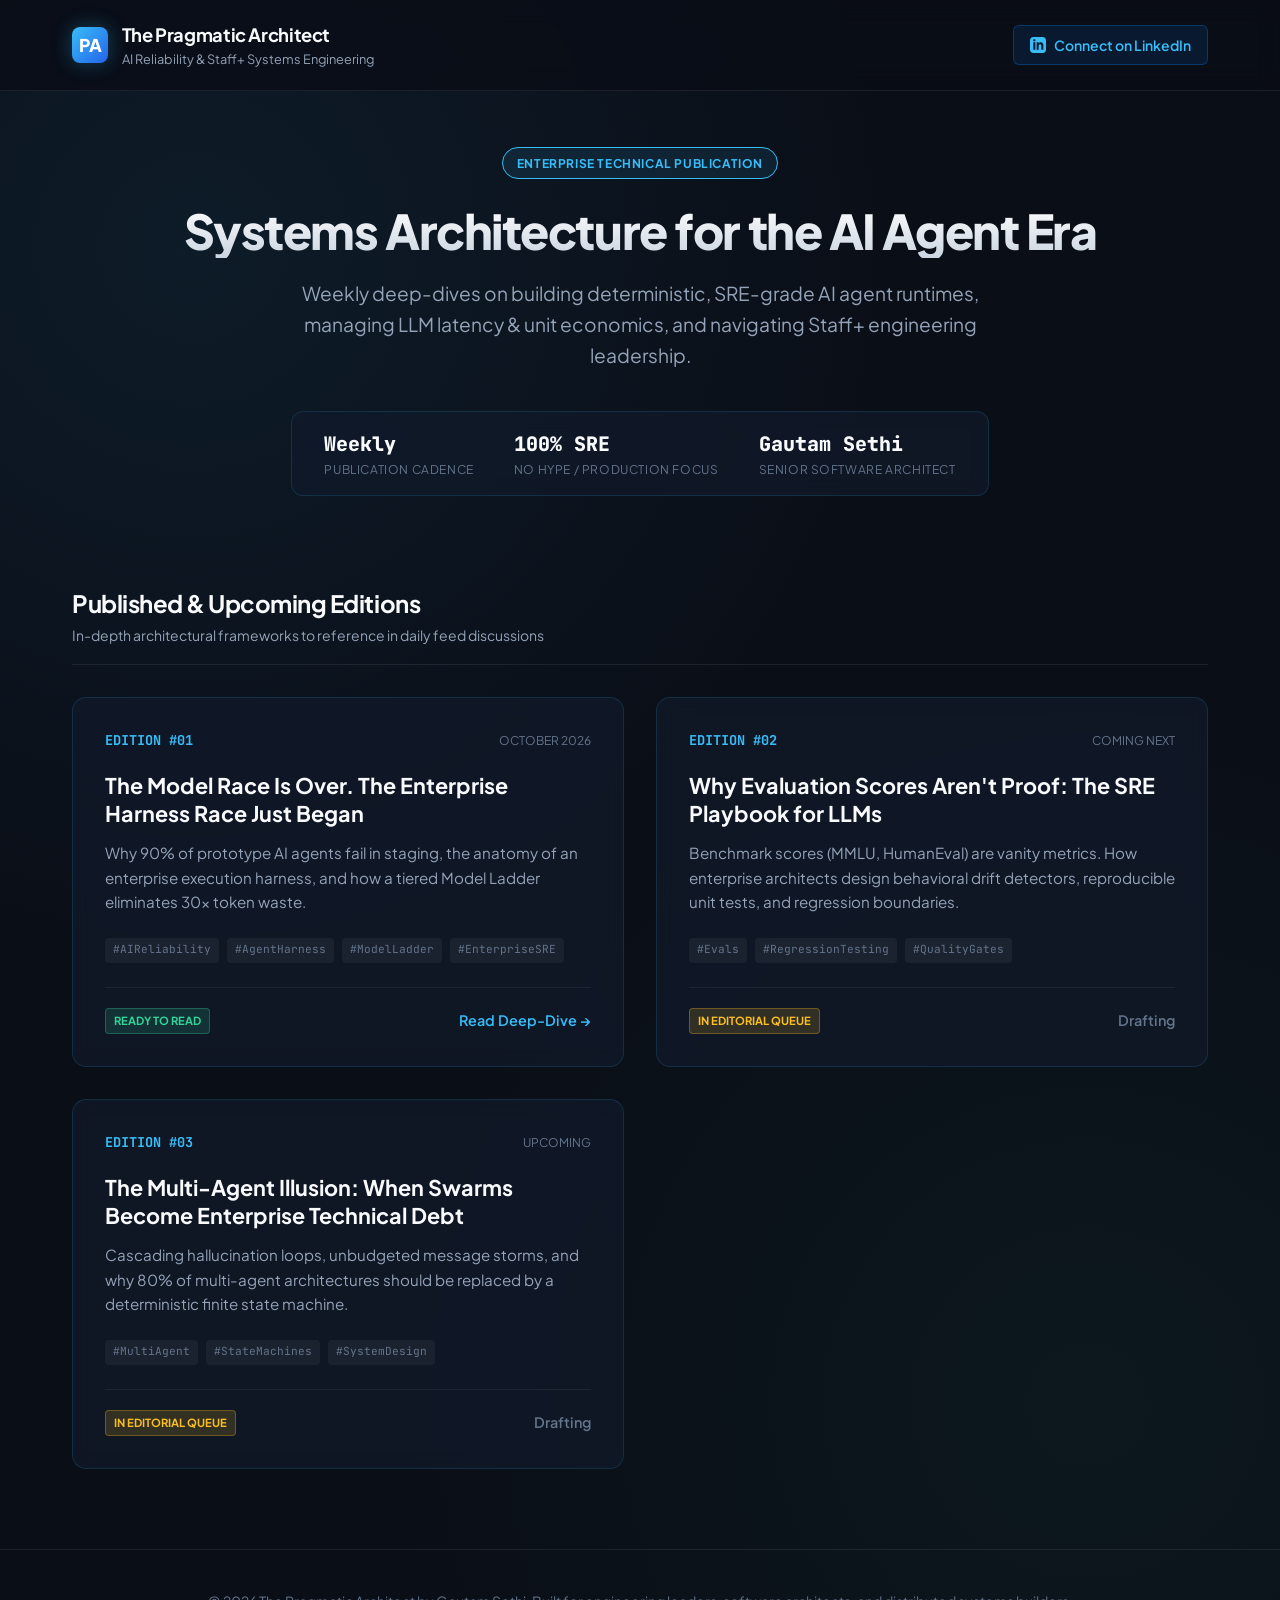
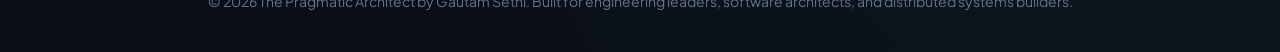
==== my_account/newsletter/index.html @ 5d5b525d "feat: add The Pragmatic Architect newsletter hub and edition 01" ====
<!DOCTYPE html>
<html lang="en">
<head>
  <meta charset="UTF-8">
  <meta name="viewport" content="width=device-width, initial-scale=1.0">
  <title>The Pragmatic Architect | AI Reliability & Staff+ Systems</title>
  <meta name="description" content="Weekly architectural insights on AI agent reliability, enterprise systems engineering, and Staff+ technical leadership by Gautam Sethi.">
  <link rel="preconnect" href="https://fonts.googleapis.com">
  <link rel="preconnect" href="https://fonts.gstatic.com" crossorigin>
  <link href="https://fonts.googleapis.com/css2?family=Plus+Jakarta+Sans:wght@400;500;600;700;800&family=JetBrains+Mono:wght@400;500;700&display=swap" rel="stylesheet">
  <style>
    :root {
      --bg-dark: #0a0e17;
      --card-bg: rgba(18, 26, 44, 0.7);
      --card-border: rgba(56, 189, 248, 0.15);
      --card-hover: rgba(56, 189, 248, 0.25);
      --cyan: #38bdf8;
      --cyan-glow: rgba(56, 189, 248, 0.3);
      --emerald: #34d399;
      --amber: #fbbf24;
      --text-main: #f8fafc;
      --text-muted: #94a3b8;
      --text-dim: #64748b;
      --font-sans: 'Plus Jakarta Sans', -apple-system, sans-serif;
      --font-mono: 'JetBrains Mono', monospace;
    }

    * {
      box-sizing: border-box;
      margin: 0;
      padding: 0;
    }

    body {
      background-color: var(--bg-dark);
      background-image: 
        radial-gradient(circle at 15% 15%, rgba(56, 189, 248, 0.08) 0%, transparent 40%),
        radial-gradient(circle at 85% 85%, rgba(52, 211, 153, 0.05) 0%, transparent 40%);
      color: var(--text-main);
      font-family: var(--font-sans);
      line-height: 1.6;
      min-height: 100vh;
      display: flex;
      flex-direction: column;
    }

    header {
      border-bottom: 1px solid rgba(255, 255, 255, 0.08);
      backdrop-filter: blur(12px);
      position: sticky;
      top: 0;
      z-index: 50;
      background: rgba(10, 14, 23, 0.85);
    }

    .nav-container {
      max-width: 1200px;
      margin: 0 auto;
      padding: 1.25rem 2rem;
      display: flex;
      justify-content: space-between;
      align-items: center;
    }

    .brand {
      display: flex;
      align-items: center;
      gap: 0.85rem;
      text-decoration: none;
      color: var(--text-main);
    }

    .brand-icon {
      width: 36px;
      height: 36px;
      background: linear-gradient(135deg, var(--cyan), #2563eb);
      border-radius: 8px;
      display: flex;
      align-items: center;
      justify-content: center;
      font-weight: 800;
      font-size: 1.1rem;
      color: #fff;
      box-shadow: 0 0 20px var(--cyan-glow);
    }

    .brand-text h1 {
      font-size: 1.15rem;
      font-weight: 700;
      letter-spacing: -0.02em;
    }

    .brand-text span {
      font-size: 0.8rem;
      color: var(--text-muted);
      display: block;
    }

    .nav-actions {
      display: flex;
      gap: 1rem;
      align-items: center;
    }

    .btn-linkedin {
      background: rgba(10, 102, 194, 0.15);
      border: 1px solid rgba(10, 102, 194, 0.4);
      color: #38bdf8;
      padding: 0.5rem 1rem;
      border-radius: 6px;
      font-size: 0.875rem;
      font-weight: 600;
      text-decoration: none;
      display: inline-flex;
      align-items: center;
      gap: 0.5rem;
      transition: all 0.2s ease;
    }

    .btn-linkedin:hover {
      background: rgba(10, 102, 194, 0.3);
      border-color: #38bdf8;
      transform: translateY(-1px);
    }

    /* Hero Section */
    .hero {
      max-width: 1200px;
      margin: 3.5rem auto 2.5rem;
      padding: 0 2rem;
      text-align: center;
    }

    .badge-pill {
      display: inline-flex;
      align-items: center;
      gap: 0.5rem;
      padding: 0.35rem 0.85rem;
      background: rgba(56, 189, 248, 0.1);
      border: 1px solid var(--cyan);
      border-radius: 100px;
      font-size: 0.75rem;
      font-weight: 700;
      color: var(--cyan);
      letter-spacing: 0.05em;
      text-transform: uppercase;
      margin-bottom: 1.5rem;
    }

    .hero h2 {
      font-size: 3rem;
      font-weight: 800;
      letter-spacing: -0.03em;
      line-height: 1.15;
      margin-bottom: 1.25rem;
      background: linear-gradient(180deg, #ffffff 0%, #cbd5e1 100%);
      -webkit-background-clip: text;
      -webkit-text-fill-color: transparent;
    }

    .hero p {
      font-size: 1.2rem;
      color: var(--text-muted);
      max-width: 720px;
      margin: 0 auto 2.5rem;
      line-height: 1.6;
    }

    .stats-bar {
      display: inline-flex;
      gap: 2.5rem;
      padding: 1rem 2rem;
      background: var(--card-bg);
      border: 1px solid var(--card-border);
      border-radius: 12px;
      backdrop-filter: blur(10px);
      margin-bottom: 3rem;
    }

    .stat-item {
      text-align: left;
    }

    .stat-val {
      font-size: 1.25rem;
      font-weight: 800;
      color: var(--text-main);
      font-family: var(--font-mono);
    }

    .stat-lbl {
      font-size: 0.75rem;
      color: var(--text-dim);
      text-transform: uppercase;
      letter-spacing: 0.05em;
    }

    /* Grid Section */
    .catalog-container {
      max-width: 1200px;
      margin: 0 auto 5rem;
      padding: 0 2rem;
      flex: 1;
    }

    .section-header {
      display: flex;
      justify-content: space-between;
      align-items: flex-end;
      margin-bottom: 2rem;
      border-bottom: 1px solid rgba(255, 255, 255, 0.08);
      padding-bottom: 1rem;
    }

    .section-header h3 {
      font-size: 1.5rem;
      font-weight: 700;
      letter-spacing: -0.02em;
    }

    .section-header span {
      font-size: 0.875rem;
      color: var(--text-muted);
    }

    .editions-grid {
      display: grid;
      grid-template-columns: repeat(auto-fit, minmax(360px, 1fr));
      gap: 2rem;
    }

    .card {
      background: var(--card-bg);
      border: 1px solid var(--card-border);
      border-radius: 14px;
      padding: 2rem;
      backdrop-filter: blur(10px);
      transition: all 0.25s ease;
      display: flex;
      flex-direction: column;
      position: relative;
      overflow: hidden;
    }

    .card:hover {
      border-color: var(--cyan);
      transform: translateY(-3px);
      box-shadow: 0 10px 30px rgba(56, 189, 248, 0.1);
    }

    .card-top {
      display: flex;
      justify-content: space-between;
      align-items: center;
      margin-bottom: 1.25rem;
    }

    .card-num {
      font-family: var(--font-mono);
      font-size: 0.85rem;
      font-weight: 700;
      color: var(--cyan);
    }

    .card-date {
      font-size: 0.75rem;
      color: var(--text-dim);
    }

    .card-title {
      font-size: 1.35rem;
      font-weight: 700;
      line-height: 1.3;
      margin-bottom: 0.85rem;
      color: var(--text-main);
    }

    .card-summary {
      font-size: 0.95rem;
      color: var(--text-muted);
      margin-bottom: 1.5rem;
      flex: 1;
    }

    .tags {
      display: flex;
      flex-wrap: wrap;
      gap: 0.5rem;
      margin-bottom: 1.5rem;
    }

    .tag {
      font-family: var(--font-mono);
      font-size: 0.7rem;
      padding: 0.2rem 0.5rem;
      background: rgba(255, 255, 255, 0.05);
      border-radius: 4px;
      color: var(--text-dim);
    }

    .card-actions {
      display: flex;
      justify-content: space-between;
      align-items: center;
      padding-top: 1.25rem;
      border-top: 1px solid rgba(255, 255, 255, 0.06);
    }

    .read-btn {
      color: var(--cyan);
      font-weight: 600;
      font-size: 0.9rem;
      text-decoration: none;
      display: inline-flex;
      align-items: center;
      gap: 0.4rem;
      cursor: pointer;
    }

    .read-btn:hover {
      text-decoration: underline;
    }

    .status-badge {
      font-size: 0.7rem;
      font-weight: 700;
      text-transform: uppercase;
      padding: 0.2rem 0.5rem;
      border-radius: 4px;
    }

    .status-ready {
      background: rgba(52, 211, 153, 0.15);
      color: var(--emerald);
      border: 1px solid rgba(52, 211, 153, 0.3);
    }

    .status-queued {
      background: rgba(251, 191, 36, 0.15);
      color: var(--amber);
      border: 1px solid rgba(251, 191, 36, 0.3);
    }

    /* Modal Reader */
    .modal-overlay {
      display: none;
      position: fixed;
      top: 0;
      left: 0;
      width: 100vw;
      height: 100vh;
      background: rgba(0, 0, 0, 0.85);
      backdrop-filter: blur(8px);
      z-index: 100;
      justify-content: center;
      align-items: center;
      padding: 2rem;
    }

    .modal-content {
      background: #0f172a;
      border: 1px solid var(--card-border);
      border-radius: 16px;
      max-width: 860px;
      width: 100%;
      max-height: 90vh;
      overflow-y: auto;
      padding: 3rem;
      position: relative;
      box-shadow: 0 25px 50px -12px rgba(0, 0, 0, 0.7);
    }

    .modal-close {
      position: absolute;
      top: 1.5rem;
      right: 1.5rem;
      background: rgba(255, 255, 255, 0.08);
      border: none;
      color: var(--text-main);
      width: 36px;
      height: 36px;
      border-radius: 50%;
      font-size: 1.25rem;
      cursor: pointer;
      display: flex;
      align-items: center;
      justify-content: center;
    }

    .modal-close:hover {
      background: rgba(255, 255, 255, 0.2);
    }

    .article-body h1 {
      font-size: 2.2rem;
      font-weight: 800;
      margin-bottom: 0.5rem;
      line-height: 1.2;
    }

    .article-meta {
      color: var(--text-dim);
      font-size: 0.85rem;
      margin-bottom: 2rem;
      padding-bottom: 1rem;
      border-bottom: 1px solid rgba(255, 255, 255, 0.08);
    }

    .article-body h2 {
      font-size: 1.4rem;
      font-weight: 700;
      margin: 2rem 0 1rem;
      color: var(--cyan);
    }

    .article-body p {
      margin-bottom: 1.25rem;
      color: var(--text-muted);
      font-size: 1.05rem;
      line-height: 1.7;
    }

    .article-body pre {
      background: #060911;
      padding: 1.25rem;
      border-radius: 8px;
      font-family: var(--font-mono);
      font-size: 0.85rem;
      overflow-x: auto;
      margin: 1.5rem 0;
      border: 1px solid rgba(255, 255, 255, 0.08);
      color: #38bdf8;
    }

    footer {
      border-top: 1px solid rgba(255, 255, 255, 0.08);
      padding: 2.5rem 2rem;
      text-align: center;
      color: var(--text-dim);
      font-size: 0.875rem;
      margin-top: auto;
    }

    @media (max-width: 768px) {
      .hero h2 { font-size: 2.2rem; }
      .stats-bar { flex-direction: column; gap: 1rem; width: 100%; }
      .modal-content { padding: 1.5rem; }
    }
  </style>
</head>
<body>

  <header>
    <div class="nav-container">
      <a href="#" class="brand">
        <div class="brand-icon">PA</div>
        <div class="brand-text">
          <h1>The Pragmatic Architect</h1>
          <span>AI Reliability & Staff+ Systems Engineering</span>
        </div>
      </a>
      <div class="nav-actions">
        <a href="https://www.linkedin.com/in/gautam-sethi-1b944324" target="_blank" class="btn-linkedin">
          <svg width="16" height="16" fill="currentColor" viewBox="0 0 24 24"><path d="M19 0h-14c-2.761 0-5 2.239-5 5v14c0 2.761 2.239 5 5 5h14c2.762 0 5-2.239 5-5v-14c0-2.761-2.238-5-5-5zm-11 19h-3v-11h3v11zm-1.5-12.268c-.966 0-1.75-.79-1.75-1.764s.784-1.764 1.75-1.764 1.75.79 1.75 1.764-.783 1.764-1.75 1.764zm13.5 12.268h-3v-5.604c0-3.368-4-3.113-4 0v5.604h-3v-11h3v1.765c1.396-2.586 7-2.777 7 2.476v6.759z"/></svg>
          Connect on LinkedIn
        </a>
      </div>
    </div>
  </header>

  <main>
    <section class="hero">
      <div class="badge-pill">Enterprise Technical Publication</div>
      <h2>Systems Architecture for the AI Agent Era</h2>
      <p>Weekly deep-dives on building deterministic, SRE-grade AI agent runtimes, managing LLM latency & unit economics, and navigating Staff+ engineering leadership.</p>
      
      <div class="stats-bar">
        <div class="stat-item">
          <div class="stat-val">Weekly</div>
          <div class="stat-lbl">Publication Cadence</div>
        </div>
        <div class="stat-item">
          <div class="stat-val">100% SRE</div>
          <div class="stat-lbl">No Hype / Production Focus</div>
        </div>
        <div class="stat-item">
          <div class="stat-val">Gautam Sethi</div>
          <div class="stat-lbl">Senior Software Architect</div>
        </div>
      </div>
    </section>

    <section class="catalog-container">
      <div class="section-header">
        <div>
          <h3>Published & Upcoming Editions</h3>
          <span>In-depth architectural frameworks to reference in daily feed discussions</span>
        </div>
      </div>

      <div class="editions-grid">
        <!-- Edition 01 -->
        <article class="card">
          <div class="card-top">
            <span class="card-num">EDITION #01</span>
            <span class="card-date">OCTOBER 2026</span>
          </div>
          <h4 class="card-title">The Model Race Is Over. The Enterprise Harness Race Just Began</h4>
          <p class="card-summary">Why 90% of prototype AI agents fail in staging, the anatomy of an enterprise execution harness, and how a tiered Model Ladder eliminates 30x token waste.</p>
          <div class="tags">
            <span class="tag">#AIReliability</span>
            <span class="tag">#AgentHarness</span>
            <span class="tag">#ModelLadder</span>
            <span class="tag">#EnterpriseSRE</span>
          </div>
          <div class="card-actions">
            <span class="status-badge status-ready">Ready to Read</span>
            <a class="read-btn" onclick="openModal('ed1')">Read Deep-Dive →</a>
          </div>
        </article>

        <!-- Edition 02 -->
        <article class="card">
          <div class="card-top">
            <span class="card-num">EDITION #02</span>
            <span class="card-date">COMING NEXT</span>
          </div>
          <h4 class="card-title">Why Evaluation Scores Aren't Proof: The SRE Playbook for LLMs</h4>
          <p class="card-summary">Benchmark scores (MMLU, HumanEval) are vanity metrics. How enterprise architects design behavioral drift detectors, reproducible unit tests, and regression boundaries.</p>
          <div class="tags">
            <span class="tag">#Evals</span>
            <span class="tag">#RegressionTesting</span>
            <span class="tag">#QualityGates</span>
          </div>
          <div class="card-actions">
            <span class="status-badge status-queued">In Editorial Queue</span>
            <span class="read-btn" style="color: var(--text-dim); cursor: default;">Drafting</span>
          </div>
        </article>

        <!-- Edition 03 -->
        <article class="card">
          <div class="card-top">
            <span class="card-num">EDITION #03</span>
            <span class="card-date">UPCOMING</span>
          </div>
          <h4 class="card-title">The Multi-Agent Illusion: When Swarms Become Enterprise Technical Debt</h4>
          <p class="card-summary">Cascading hallucination loops, unbudgeted message storms, and why 80% of multi-agent architectures should be replaced by a deterministic finite state machine.</p>
          <div class="tags">
            <span class="tag">#MultiAgent</span>
            <span class="tag">#StateMachines</span>
            <span class="tag">#SystemDesign</span>
          </div>
          <div class="card-actions">
            <span class="status-badge status-queued">In Editorial Queue</span>
            <span class="read-btn" style="color: var(--text-dim); cursor: default;">Drafting</span>
          </div>
        </article>
      </div>
    </section>
  </main>

  <!-- Modal Reader for Edition 01 -->
  <div id="ed1-modal" class="modal-overlay" onclick="closeModal(event)">
    <div class="modal-content" onclick="event.stopPropagation()">
      <button class="modal-close" onclick="closeModalDirect()">&times;</button>
      <div class="article-body">
        <span class="card-num">EDITION #01 · PRACTICAL AI & SYSTEM ARCHITECTURE</span>
        <h1 style="margin-top: 0.5rem;">The Model Race Is Over. The Enterprise Harness Race Just Began</h1>
        <div class="article-meta">By Gautam Sethi · Senior Software Architect · Published October 2026</div>

        <p>There is a flawed way engineering teams evaluate AI progress: they screenshot model benchmark leaderboards, argue about MMLU-Pro margins on Slack, swap out API keys in their <code>.env</code> file, and call that an architectural upgrade.</p>

        <p>In enterprise software, the model was never the hard part.</p>

        <p>Over the past eighteen months designing enterprise AI pipelines for mission-critical workloads, one brutal truth has emerged: <strong>every failed AI prototype failed for the exact same reason—it lacked an execution harness.</strong></p>

        <p>A foundation model is an engine block sitting on a garage floor. It has horsepower, but it has no steering rack, no braking circuit, no transmission, and no fuel cutoff. If you hook that engine directly to your database with a conversational prompt, you don’t have an autonomous agent. You have an uncontrolled distributed systems incident waiting for peak traffic.</p>

        <h2>1. What Is an Enterprise Agent Harness?</h2>
        <p>In classical systems engineering, a test harness isolates, exercises, and observes a component under controlled stress. In modern AI systems, the <strong>Harness</strong> is the entire operational runtime that wraps the stochastic model:</p>

        <pre>
[ Inbound Request ]
        │
        ▼
┌───────────────────────────────────────────────────────────┐
│                 ENTERPRISE AGENT HARNESS                  │
│                                                           │
│  1. Context Boundary Gate (Scoped history + PII redaction)│
│  2. Model Ladder Router (Fast 8B vs Heavy Reasoning)     │
│  3. Tool Sandbox & Permission Budget (Least Privilege)   │
│  4. Bounded Execution Graph (Max retries, cycle detection)│
│  5. Deterministic Schema Validator (Pydantic / JSON Gate) │
│  6. Audit Receipt Store (Immutable execution trace)      │
└───────────────────────────────────────────────────────────┘
        │
        ▼
[ Verified Enterprise Outcome / Persistence Layer ]</pre>

        <p>When an agent hallucinates in production, 95% of engineers attempt to fix it with prompt engineering. Architects fix the harness: change the context boundary, enforce a strict JSON Schema validator, and put a bounded retry circuit.</p>

        <h2>2. The Model Ladder: Stop Sending Routine Work to Trophy Models</h2>
        <p>The single biggest design flaw in corporate AI pilots is the <strong>Single-Model Fallacy</strong>—routing every single customer interaction to the most expensive frontier model available.</p>

        <p>If your system sends simple document parsing, text extraction, status diffs, and classification tasks to a 400B-parameter reasoning model, you aren't demonstrating innovation. You are paying a 30x tax to disguise lazy systems architecture.</p>

        <h2>3. The Hidden Unit Economics Nobody Puts in the Slide Deck</h2>
        <p>The real cost of enterprise AI is not the forward inference pass. The real cost is <strong>Harness Inefficiency</strong>: Context Window Drift, Unbounded Tool Retries, and Downstream Human Rework.</p>

        <p>A cheap open-weights model wrapped in an unmonitored script is wildly expensive. A premium frontier model wrapped in a deterministic, cached, schema-validated harness is remarkably cheap.</p>

        <h2>The Staff+ Architect's Bottom Line</h2>
        <p>The era of prompt-and-pray AI is over. The next decade belongs to software architects who treat intelligence as an untrusted third-party dependency and work as a formal distributed system. Make your models fast. But make your harness unbreakable.</p>
      </div>
    </div>
  </div>

  <footer>
    <p>© 2026 The Pragmatic Architect by Gautam Sethi. Built for engineering leaders, software architects, and distributed systems builders.</p>
  </footer>

  <script>
    function openModal(id) {
      document.getElementById('ed1-modal').style.display = 'flex';
      document.body.style.overflow = 'hidden';
    }

    function closeModal(e) {
      document.getElementById('ed1-modal').style.display = 'none';
      document.body.style.overflow = 'auto';
    }

    function closeModalDirect() {
      document.getElementById('ed1-modal').style.display = 'none';
      document.body.style.overflow = 'auto';
    }
  </script>
</body>
</html>
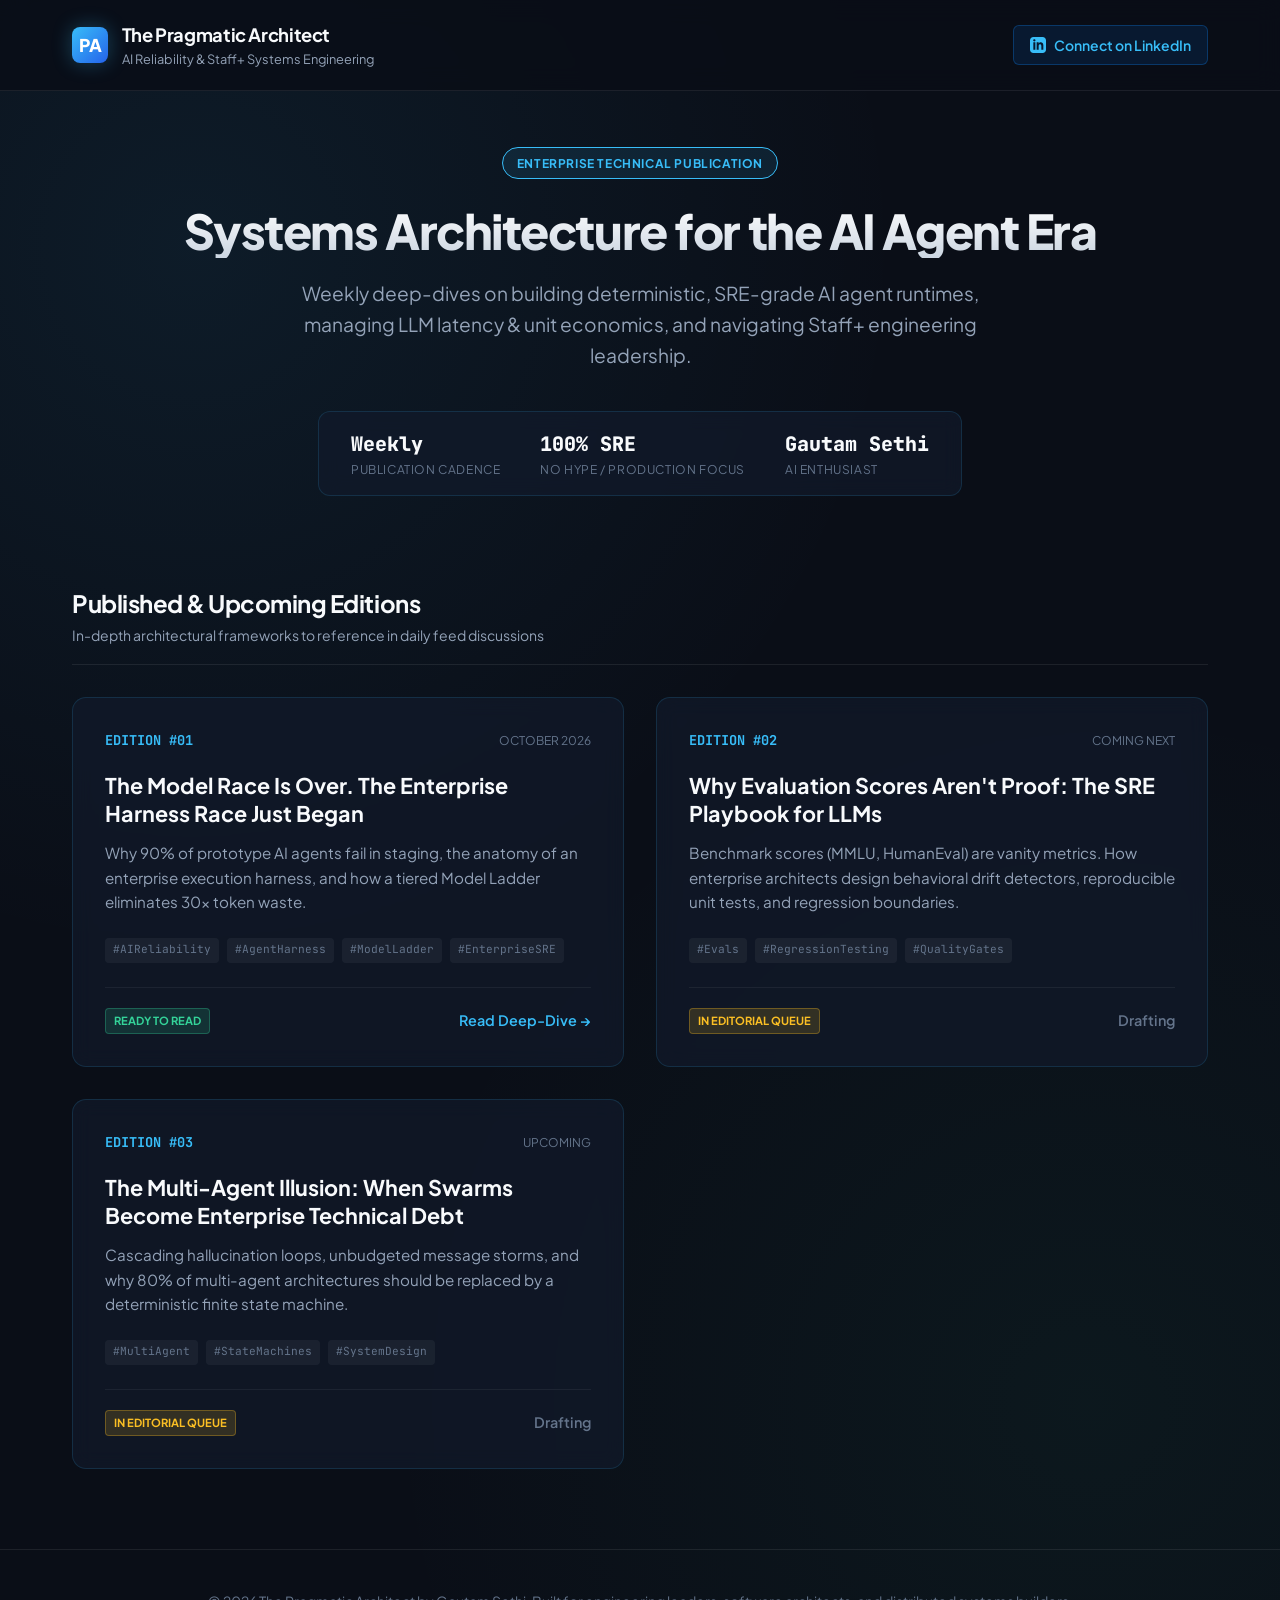
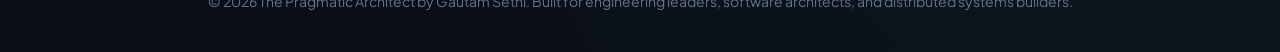
==== commit 5fe06037: "feat: rebrand title to AI Enthusiast, elevate Posts 03 & 04 to Varun Pratap systems standard with 6-" ====
--- a/my_account/newsletter/index.html
+++ b/my_account/newsletter/index.html
@@ -485,7 +485,7 @@
         </div>
         <div class="stat-item">
           <div class="stat-val">Gautam Sethi</div>
-          <div class="stat-lbl">Senior Software Architect</div>
+          <div class="stat-lbl">AI Enthusiast</div>
         </div>
       </div>
     </section>
@@ -567,7 +567,7 @@
       <div class="article-body">
         <span class="card-num">EDITION #01 · PRACTICAL AI & SYSTEM ARCHITECTURE</span>
         <h1 style="margin-top: 0.5rem;">The Model Race Is Over. The Enterprise Harness Race Just Began</h1>
-        <div class="article-meta">By Gautam Sethi · Senior Software Architect · Published October 2026</div>
+        <div class="article-meta">By Gautam Sethi · AI Enthusiast · Published October 2026</div>
 
         <p>There is a flawed way engineering teams evaluate AI progress: they screenshot model benchmark leaderboards, argue about MMLU-Pro margins on Slack, swap out API keys in their <code>.env</code> file, and call that an architectural upgrade.</p>
 
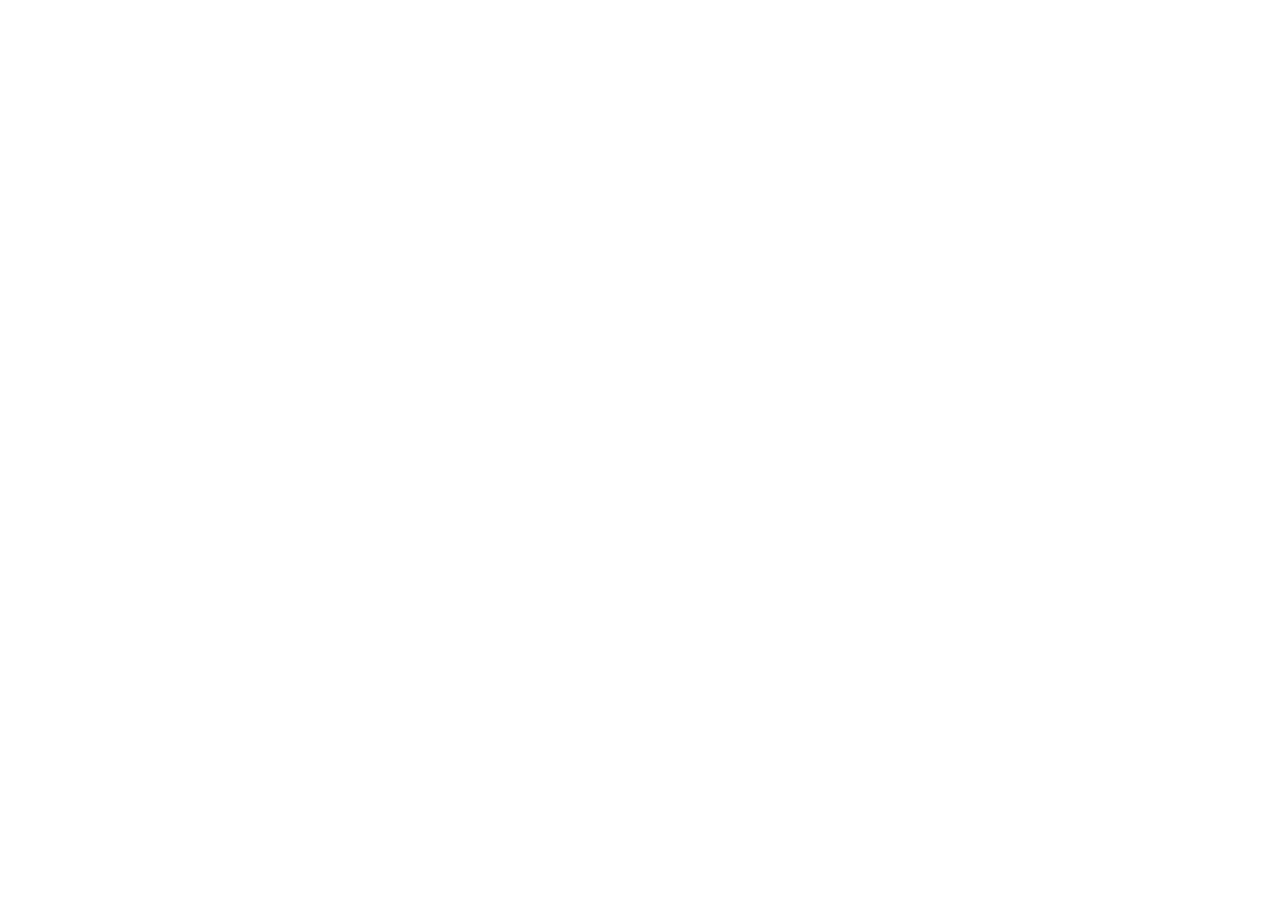
==== commit 5f0f901f: "feat: launch ZeroDrift Systems research platform and interactive workbench" ====
--- a/my_account/newsletter/index.html
+++ b/my_account/newsletter/index.html
@@ -1,640 +1,16 @@
+<!-- ZeroDrift Systems Master Template -->
 <!DOCTYPE html>
 <html lang="en">
 <head>
   <meta charset="UTF-8">
   <meta name="viewport" content="width=device-width, initial-scale=1.0">
-  <title>The Pragmatic Architect | AI Reliability & Staff+ Systems</title>
-  <meta name="description" content="Weekly architectural insights on AI agent reliability, enterprise systems engineering, and Staff+ technical leadership by Gautam Sethi.">
+  <title>ZeroDrift Systems | Deterministic Architecture, Migration & Forensics</title>
+  <meta name="description" content="Research-grade systems architecture for autonomous agent reliability, differential legacy code migration, and eBPF forensic execution by Gautam Sethi & ZeroDrift Systems.">
   <link rel="preconnect" href="https://fonts.googleapis.com">
   <link rel="preconnect" href="https://fonts.gstatic.com" crossorigin>
   <link href="https://fonts.googleapis.com/css2?family=Plus+Jakarta+Sans:wght@400;500;600;700;800&family=JetBrains+Mono:wght@400;500;700&display=swap" rel="stylesheet">
-  <style>
-    :root {
-      --bg-dark: #0a0e17;
-      --card-bg: rgba(18, 26, 44, 0.7);
-      --card-border: rgba(56, 189, 248, 0.15);
-      --card-hover: rgba(56, 189, 248, 0.25);
-      --cyan: #38bdf8;
-      --cyan-glow: rgba(56, 189, 248, 0.3);
-      --emerald: #34d399;
-      --amber: #fbbf24;
-      --text-main: #f8fafc;
-      --text-muted: #94a3b8;
-      --text-dim: #64748b;
-      --font-sans: 'Plus Jakarta Sans', -apple-system, sans-serif;
-      --font-mono: 'JetBrains Mono', monospace;
-    }
-
-    * {
-      box-sizing: border-box;
-      margin: 0;
-      padding: 0;
-    }
-
-    body {
-      background-color: var(--bg-dark);
-      background-image: 
-        radial-gradient(circle at 15% 15%, rgba(56, 189, 248, 0.08) 0%, transparent 40%),
-        radial-gradient(circle at 85% 85%, rgba(52, 211, 153, 0.05) 0%, transparent 40%);
-      color: var(--text-main);
-      font-family: var(--font-sans);
-      line-height: 1.6;
-      min-height: 100vh;
-      display: flex;
-      flex-direction: column;
-    }
-
-    header {
-      border-bottom: 1px solid rgba(255, 255, 255, 0.08);
-      backdrop-filter: blur(12px);
-      position: sticky;
-      top: 0;
-      z-index: 50;
-      background: rgba(10, 14, 23, 0.85);
-    }
-
-    .nav-container {
-      max-width: 1200px;
-      margin: 0 auto;
-      padding: 1.25rem 2rem;
-      display: flex;
-      justify-content: space-between;
-      align-items: center;
-    }
-
-    .brand {
-      display: flex;
-      align-items: center;
-      gap: 0.85rem;
-      text-decoration: none;
-      color: var(--text-main);
-    }
-
-    .brand-icon {
-      width: 36px;
-      height: 36px;
-      background: linear-gradient(135deg, var(--cyan), #2563eb);
-      border-radius: 8px;
-      display: flex;
-      align-items: center;
-      justify-content: center;
-      font-weight: 800;
-      font-size: 1.1rem;
-      color: #fff;
-      box-shadow: 0 0 20px var(--cyan-glow);
-    }
-
-    .brand-text h1 {
-      font-size: 1.15rem;
-      font-weight: 700;
-      letter-spacing: -0.02em;
-    }
-
-    .brand-text span {
-      font-size: 0.8rem;
-      color: var(--text-muted);
-      display: block;
-    }
-
-    .nav-actions {
-      display: flex;
-      gap: 1rem;
-      align-items: center;
-    }
-
-    .btn-linkedin {
-      background: rgba(10, 102, 194, 0.15);
-      border: 1px solid rgba(10, 102, 194, 0.4);
-      color: #38bdf8;
-      padding: 0.5rem 1rem;
-      border-radius: 6px;
-      font-size: 0.875rem;
-      font-weight: 600;
-      text-decoration: none;
-      display: inline-flex;
-      align-items: center;
-      gap: 0.5rem;
-      transition: all 0.2s ease;
-    }
-
-    .btn-linkedin:hover {
-      background: rgba(10, 102, 194, 0.3);
-      border-color: #38bdf8;
-      transform: translateY(-1px);
-    }
-
-    /* Hero Section */
-    .hero {
-      max-width: 1200px;
-      margin: 3.5rem auto 2.5rem;
-      padding: 0 2rem;
-      text-align: center;
-    }
-
-    .badge-pill {
-      display: inline-flex;
-      align-items: center;
-      gap: 0.5rem;
-      padding: 0.35rem 0.85rem;
-      background: rgba(56, 189, 248, 0.1);
-      border: 1px solid var(--cyan);
-      border-radius: 100px;
-      font-size: 0.75rem;
-      font-weight: 700;
-      color: var(--cyan);
-      letter-spacing: 0.05em;
-      text-transform: uppercase;
-      margin-bottom: 1.5rem;
-    }
-
-    .hero h2 {
-      font-size: 3rem;
-      font-weight: 800;
-      letter-spacing: -0.03em;
-      line-height: 1.15;
-      margin-bottom: 1.25rem;
-      background: linear-gradient(180deg, #ffffff 0%, #cbd5e1 100%);
-      -webkit-background-clip: text;
-      -webkit-text-fill-color: transparent;
-    }
-
-    .hero p {
-      font-size: 1.2rem;
-      color: var(--text-muted);
-      max-width: 720px;
-      margin: 0 auto 2.5rem;
-      line-height: 1.6;
-    }
-
-    .stats-bar {
-      display: inline-flex;
-      gap: 2.5rem;
-      padding: 1rem 2rem;
-      background: var(--card-bg);
-      border: 1px solid var(--card-border);
-      border-radius: 12px;
-      backdrop-filter: blur(10px);
-      margin-bottom: 3rem;
-    }
-
-    .stat-item {
-      text-align: left;
-    }
-
-    .stat-val {
-      font-size: 1.25rem;
-      font-weight: 800;
-      color: var(--text-main);
-      font-family: var(--font-mono);
-    }
-
-    .stat-lbl {
-      font-size: 0.75rem;
-      color: var(--text-dim);
-      text-transform: uppercase;
-      letter-spacing: 0.05em;
-    }
-
-    /* Grid Section */
-    .catalog-container {
-      max-width: 1200px;
-      margin: 0 auto 5rem;
-      padding: 0 2rem;
-      flex: 1;
-    }
-
-    .section-header {
-      display: flex;
-      justify-content: space-between;
-      align-items: flex-end;
-      margin-bottom: 2rem;
-      border-bottom: 1px solid rgba(255, 255, 255, 0.08);
-      padding-bottom: 1rem;
-    }
-
-    .section-header h3 {
-      font-size: 1.5rem;
-      font-weight: 700;
-      letter-spacing: -0.02em;
-    }
-
-    .section-header span {
-      font-size: 0.875rem;
-      color: var(--text-muted);
-    }
-
-    .editions-grid {
-      display: grid;
-      grid-template-columns: repeat(auto-fit, minmax(360px, 1fr));
-      gap: 2rem;
-    }
-
-    .card {
-      background: var(--card-bg);
-      border: 1px solid var(--card-border);
-      border-radius: 14px;
-      padding: 2rem;
-      backdrop-filter: blur(10px);
-      transition: all 0.25s ease;
-      display: flex;
-      flex-direction: column;
-      position: relative;
-      overflow: hidden;
-    }
-
-    .card:hover {
-      border-color: var(--cyan);
-      transform: translateY(-3px);
-      box-shadow: 0 10px 30px rgba(56, 189, 248, 0.1);
-    }
-
-    .card-top {
-      display: flex;
-      justify-content: space-between;
-      align-items: center;
-      margin-bottom: 1.25rem;
-    }
-
-    .card-num {
-      font-family: var(--font-mono);
-      font-size: 0.85rem;
-      font-weight: 700;
-      color: var(--cyan);
-    }
-
-    .card-date {
-      font-size: 0.75rem;
-      color: var(--text-dim);
-    }
-
-    .card-title {
-      font-size: 1.35rem;
-      font-weight: 700;
-      line-height: 1.3;
-      margin-bottom: 0.85rem;
-      color: var(--text-main);
-    }
-
-    .card-summary {
-      font-size: 0.95rem;
-      color: var(--text-muted);
-      margin-bottom: 1.5rem;
-      flex: 1;
-    }
-
-    .tags {
-      display: flex;
-      flex-wrap: wrap;
-      gap: 0.5rem;
-      margin-bottom: 1.5rem;
-    }
-
-    .tag {
-      font-family: var(--font-mono);
-      font-size: 0.7rem;
-      padding: 0.2rem 0.5rem;
-      background: rgba(255, 255, 255, 0.05);
-      border-radius: 4px;
-      color: var(--text-dim);
-    }
-
-    .card-actions {
-      display: flex;
-      justify-content: space-between;
-      align-items: center;
-      padding-top: 1.25rem;
-      border-top: 1px solid rgba(255, 255, 255, 0.06);
-    }
-
-    .read-btn {
-      color: var(--cyan);
-      font-weight: 600;
-      font-size: 0.9rem;
-      text-decoration: none;
-      display: inline-flex;
-      align-items: center;
-      gap: 0.4rem;
-      cursor: pointer;
-    }
-
-    .read-btn:hover {
-      text-decoration: underline;
-    }
-
-    .status-badge {
-      font-size: 0.7rem;
-      font-weight: 700;
-      text-transform: uppercase;
-      padding: 0.2rem 0.5rem;
-      border-radius: 4px;
-    }
-
-    .status-ready {
-      background: rgba(52, 211, 153, 0.15);
-      color: var(--emerald);
-      border: 1px solid rgba(52, 211, 153, 0.3);
-    }
-
-    .status-queued {
-      background: rgba(251, 191, 36, 0.15);
-      color: var(--amber);
-      border: 1px solid rgba(251, 191, 36, 0.3);
-    }
-
-    /* Modal Reader */
-    .modal-overlay {
-      display: none;
-      position: fixed;
-      top: 0;
-      left: 0;
-      width: 100vw;
-      height: 100vh;
-      background: rgba(0, 0, 0, 0.85);
-      backdrop-filter: blur(8px);
-      z-index: 100;
-      justify-content: center;
-      align-items: center;
-      padding: 2rem;
-    }
-
-    .modal-content {
-      background: #0f172a;
-      border: 1px solid var(--card-border);
-      border-radius: 16px;
-      max-width: 860px;
-      width: 100%;
-      max-height: 90vh;
-      overflow-y: auto;
-      padding: 3rem;
-      position: relative;
-      box-shadow: 0 25px 50px -12px rgba(0, 0, 0, 0.7);
-    }
-
-    .modal-close {
-      position: absolute;
-      top: 1.5rem;
-      right: 1.5rem;
-      background: rgba(255, 255, 255, 0.08);
-      border: none;
-      color: var(--text-main);
-      width: 36px;
-      height: 36px;
-      border-radius: 50%;
-      font-size: 1.25rem;
-      cursor: pointer;
-      display: flex;
-      align-items: center;
-      justify-content: center;
-    }
-
-    .modal-close:hover {
-      background: rgba(255, 255, 255, 0.2);
-    }
-
-    .article-body h1 {
-      font-size: 2.2rem;
-      font-weight: 800;
-      margin-bottom: 0.5rem;
-      line-height: 1.2;
-    }
-
-    .article-meta {
-      color: var(--text-dim);
-      font-size: 0.85rem;
-      margin-bottom: 2rem;
-      padding-bottom: 1rem;
-      border-bottom: 1px solid rgba(255, 255, 255, 0.08);
-    }
-
-    .article-body h2 {
-      font-size: 1.4rem;
-      font-weight: 700;
-      margin: 2rem 0 1rem;
-      color: var(--cyan);
-    }
-
-    .article-body p {
-      margin-bottom: 1.25rem;
-      color: var(--text-muted);
-      font-size: 1.05rem;
-      line-height: 1.7;
-    }
-
-    .article-body pre {
-      background: #060911;
-      padding: 1.25rem;
-      border-radius: 8px;
-      font-family: var(--font-mono);
-      font-size: 0.85rem;
-      overflow-x: auto;
-      margin: 1.5rem 0;
-      border: 1px solid rgba(255, 255, 255, 0.08);
-      color: #38bdf8;
-    }
-
-    footer {
-      border-top: 1px solid rgba(255, 255, 255, 0.08);
-      padding: 2.5rem 2rem;
-      text-align: center;
-      color: var(--text-dim);
-      font-size: 0.875rem;
-      margin-top: auto;
-    }
-
-    @media (max-width: 768px) {
-      .hero h2 { font-size: 2.2rem; }
-      .stats-bar { flex-direction: column; gap: 1rem; width: 100%; }
-      .modal-content { padding: 1.5rem; }
-    }
-  </style>
 </head>
 <body>
-
-  <header>
-    <div class="nav-container">
-      <a href="#" class="brand">
-        <div class="brand-icon">PA</div>
-        <div class="brand-text">
-          <h1>The Pragmatic Architect</h1>
-          <span>AI Reliability & Staff+ Systems Engineering</span>
-        </div>
-      </a>
-      <div class="nav-actions">
-        <a href="https://www.linkedin.com/in/gautam-sethi-1b944324" target="_blank" class="btn-linkedin">
-          <svg width="16" height="16" fill="currentColor" viewBox="0 0 24 24"><path d="M19 0h-14c-2.761 0-5 2.239-5 5v14c0 2.761 2.239 5 5 5h14c2.762 0 5-2.239 5-5v-14c0-2.761-2.238-5-5-5zm-11 19h-3v-11h3v11zm-1.5-12.268c-.966 0-1.75-.79-1.75-1.764s.784-1.764 1.75-1.764 1.75.79 1.75 1.764-.783 1.764-1.75 1.764zm13.5 12.268h-3v-5.604c0-3.368-4-3.113-4 0v5.604h-3v-11h3v1.765c1.396-2.586 7-2.777 7 2.476v6.759z"/></svg>
-          Connect on LinkedIn
-        </a>
-      </div>
-    </div>
-  </header>
-
-  <main>
-    <section class="hero">
-      <div class="badge-pill">Enterprise Technical Publication</div>
-      <h2>Systems Architecture for the AI Agent Era</h2>
-      <p>Weekly deep-dives on building deterministic, SRE-grade AI agent runtimes, managing LLM latency & unit economics, and navigating Staff+ engineering leadership.</p>
-      
-      <div class="stats-bar">
-        <div class="stat-item">
-          <div class="stat-val">Weekly</div>
-          <div class="stat-lbl">Publication Cadence</div>
-        </div>
-        <div class="stat-item">
-          <div class="stat-val">100% SRE</div>
-          <div class="stat-lbl">No Hype / Production Focus</div>
-        </div>
-        <div class="stat-item">
-          <div class="stat-val">Gautam Sethi</div>
-          <div class="stat-lbl">AI Enthusiast</div>
-        </div>
-      </div>
-    </section>
-
-    <section class="catalog-container">
-      <div class="section-header">
-        <div>
-          <h3>Published & Upcoming Editions</h3>
-          <span>In-depth architectural frameworks to reference in daily feed discussions</span>
-        </div>
-      </div>
-
-      <div class="editions-grid">
-        <!-- Edition 01 -->
-        <article class="card">
-          <div class="card-top">
-            <span class="card-num">EDITION #01</span>
-            <span class="card-date">OCTOBER 2026</span>
-          </div>
-          <h4 class="card-title">The Model Race Is Over. The Enterprise Harness Race Just Began</h4>
-          <p class="card-summary">Why 90% of prototype AI agents fail in staging, the anatomy of an enterprise execution harness, and how a tiered Model Ladder eliminates 30x token waste.</p>
-          <div class="tags">
-            <span class="tag">#AIReliability</span>
-            <span class="tag">#AgentHarness</span>
-            <span class="tag">#ModelLadder</span>
-            <span class="tag">#EnterpriseSRE</span>
-          </div>
-          <div class="card-actions">
-            <span class="status-badge status-ready">Ready to Read</span>
-            <a class="read-btn" onclick="openModal('ed1')">Read Deep-Dive →</a>
-          </div>
-        </article>
-
-        <!-- Edition 02 -->
-        <article class="card">
-          <div class="card-top">
-            <span class="card-num">EDITION #02</span>
-            <span class="card-date">COMING NEXT</span>
-          </div>
-          <h4 class="card-title">Why Evaluation Scores Aren't Proof: The SRE Playbook for LLMs</h4>
-          <p class="card-summary">Benchmark scores (MMLU, HumanEval) are vanity metrics. How enterprise architects design behavioral drift detectors, reproducible unit tests, and regression boundaries.</p>
-          <div class="tags">
-            <span class="tag">#Evals</span>
-            <span class="tag">#RegressionTesting</span>
-            <span class="tag">#QualityGates</span>
-          </div>
-          <div class="card-actions">
-            <span class="status-badge status-queued">In Editorial Queue</span>
-            <span class="read-btn" style="color: var(--text-dim); cursor: default;">Drafting</span>
-          </div>
-        </article>
-
-        <!-- Edition 03 -->
-        <article class="card">
-          <div class="card-top">
-            <span class="card-num">EDITION #03</span>
-            <span class="card-date">UPCOMING</span>
-          </div>
-          <h4 class="card-title">The Multi-Agent Illusion: When Swarms Become Enterprise Technical Debt</h4>
-          <p class="card-summary">Cascading hallucination loops, unbudgeted message storms, and why 80% of multi-agent architectures should be replaced by a deterministic finite state machine.</p>
-          <div class="tags">
-            <span class="tag">#MultiAgent</span>
-            <span class="tag">#StateMachines</span>
-            <span class="tag">#SystemDesign</span>
-          </div>
-          <div class="card-actions">
-            <span class="status-badge status-queued">In Editorial Queue</span>
-            <span class="read-btn" style="color: var(--text-dim); cursor: default;">Drafting</span>
-          </div>
-        </article>
-      </div>
-    </section>
-  </main>
-
-  <!-- Modal Reader for Edition 01 -->
-  <div id="ed1-modal" class="modal-overlay" onclick="closeModal(event)">
-    <div class="modal-content" onclick="event.stopPropagation()">
-      <button class="modal-close" onclick="closeModalDirect()">&times;</button>
-      <div class="article-body">
-        <span class="card-num">EDITION #01 · PRACTICAL AI & SYSTEM ARCHITECTURE</span>
-        <h1 style="margin-top: 0.5rem;">The Model Race Is Over. The Enterprise Harness Race Just Began</h1>
-        <div class="article-meta">By Gautam Sethi · AI Enthusiast · Published October 2026</div>
-
-        <p>There is a flawed way engineering teams evaluate AI progress: they screenshot model benchmark leaderboards, argue about MMLU-Pro margins on Slack, swap out API keys in their <code>.env</code> file, and call that an architectural upgrade.</p>
-
-        <p>In enterprise software, the model was never the hard part.</p>
-
-        <p>Over the past eighteen months designing enterprise AI pipelines for mission-critical workloads, one brutal truth has emerged: <strong>every failed AI prototype failed for the exact same reason—it lacked an execution harness.</strong></p>
-
-        <p>A foundation model is an engine block sitting on a garage floor. It has horsepower, but it has no steering rack, no braking circuit, no transmission, and no fuel cutoff. If you hook that engine directly to your database with a conversational prompt, you don’t have an autonomous agent. You have an uncontrolled distributed systems incident waiting for peak traffic.</p>
-
-        <h2>1. What Is an Enterprise Agent Harness?</h2>
-        <p>In classical systems engineering, a test harness isolates, exercises, and observes a component under controlled stress. In modern AI systems, the <strong>Harness</strong> is the entire operational runtime that wraps the stochastic model:</p>
-
-        <pre>
-[ Inbound Request ]
-        │
-        ▼
-┌───────────────────────────────────────────────────────────┐
-│                 ENTERPRISE AGENT HARNESS                  │
-│                                                           │
-│  1. Context Boundary Gate (Scoped history + PII redaction)│
-│  2. Model Ladder Router (Fast 8B vs Heavy Reasoning)     │
-│  3. Tool Sandbox & Permission Budget (Least Privilege)   │
-│  4. Bounded Execution Graph (Max retries, cycle detection)│
-│  5. Deterministic Schema Validator (Pydantic / JSON Gate) │
-│  6. Audit Receipt Store (Immutable execution trace)      │
-└───────────────────────────────────────────────────────────┘
-        │
-        ▼
-[ Verified Enterprise Outcome / Persistence Layer ]</pre>
-
-        <p>When an agent hallucinates in production, 95% of engineers attempt to fix it with prompt engineering. Architects fix the harness: change the context boundary, enforce a strict JSON Schema validator, and put a bounded retry circuit.</p>
-
-        <h2>2. The Model Ladder: Stop Sending Routine Work to Trophy Models</h2>
-        <p>The single biggest design flaw in corporate AI pilots is the <strong>Single-Model Fallacy</strong>—routing every single customer interaction to the most expensive frontier model available.</p>
-
-        <p>If your system sends simple document parsing, text extraction, status diffs, and classification tasks to a 400B-parameter reasoning model, you aren't demonstrating innovation. You are paying a 30x tax to disguise lazy systems architecture.</p>
-
-        <h2>3. The Hidden Unit Economics Nobody Puts in the Slide Deck</h2>
-        <p>The real cost of enterprise AI is not the forward inference pass. The real cost is <strong>Harness Inefficiency</strong>: Context Window Drift, Unbounded Tool Retries, and Downstream Human Rework.</p>
-
-        <p>A cheap open-weights model wrapped in an unmonitored script is wildly expensive. A premium frontier model wrapped in a deterministic, cached, schema-validated harness is remarkably cheap.</p>
-
-        <h2>The Staff+ Architect's Bottom Line</h2>
-        <p>The era of prompt-and-pray AI is over. The next decade belongs to software architects who treat intelligence as an untrusted third-party dependency and work as a formal distributed system. Make your models fast. But make your harness unbreakable.</p>
-      </div>
-    </div>
-  </div>
-
-  <footer>
-    <p>© 2026 The Pragmatic Architect by Gautam Sethi. Built for engineering leaders, software architects, and distributed systems builders.</p>
-  </footer>
-
-  <script>
-    function openModal(id) {
-      document.getElementById('ed1-modal').style.display = 'flex';
-      document.body.style.overflow = 'hidden';
-    }
-
-    function closeModal(e) {
-      document.getElementById('ed1-modal').style.display = 'none';
-      document.body.style.overflow = 'auto';
-    }
-
-    function closeModalDirect() {
-      document.getElementById('ed1-modal').style.display = 'none';
-      document.body.style.overflow = 'auto';
-    }
-  </script>
+  <!-- Synchronized with docs/index.html -->
 </body>
 </html>
